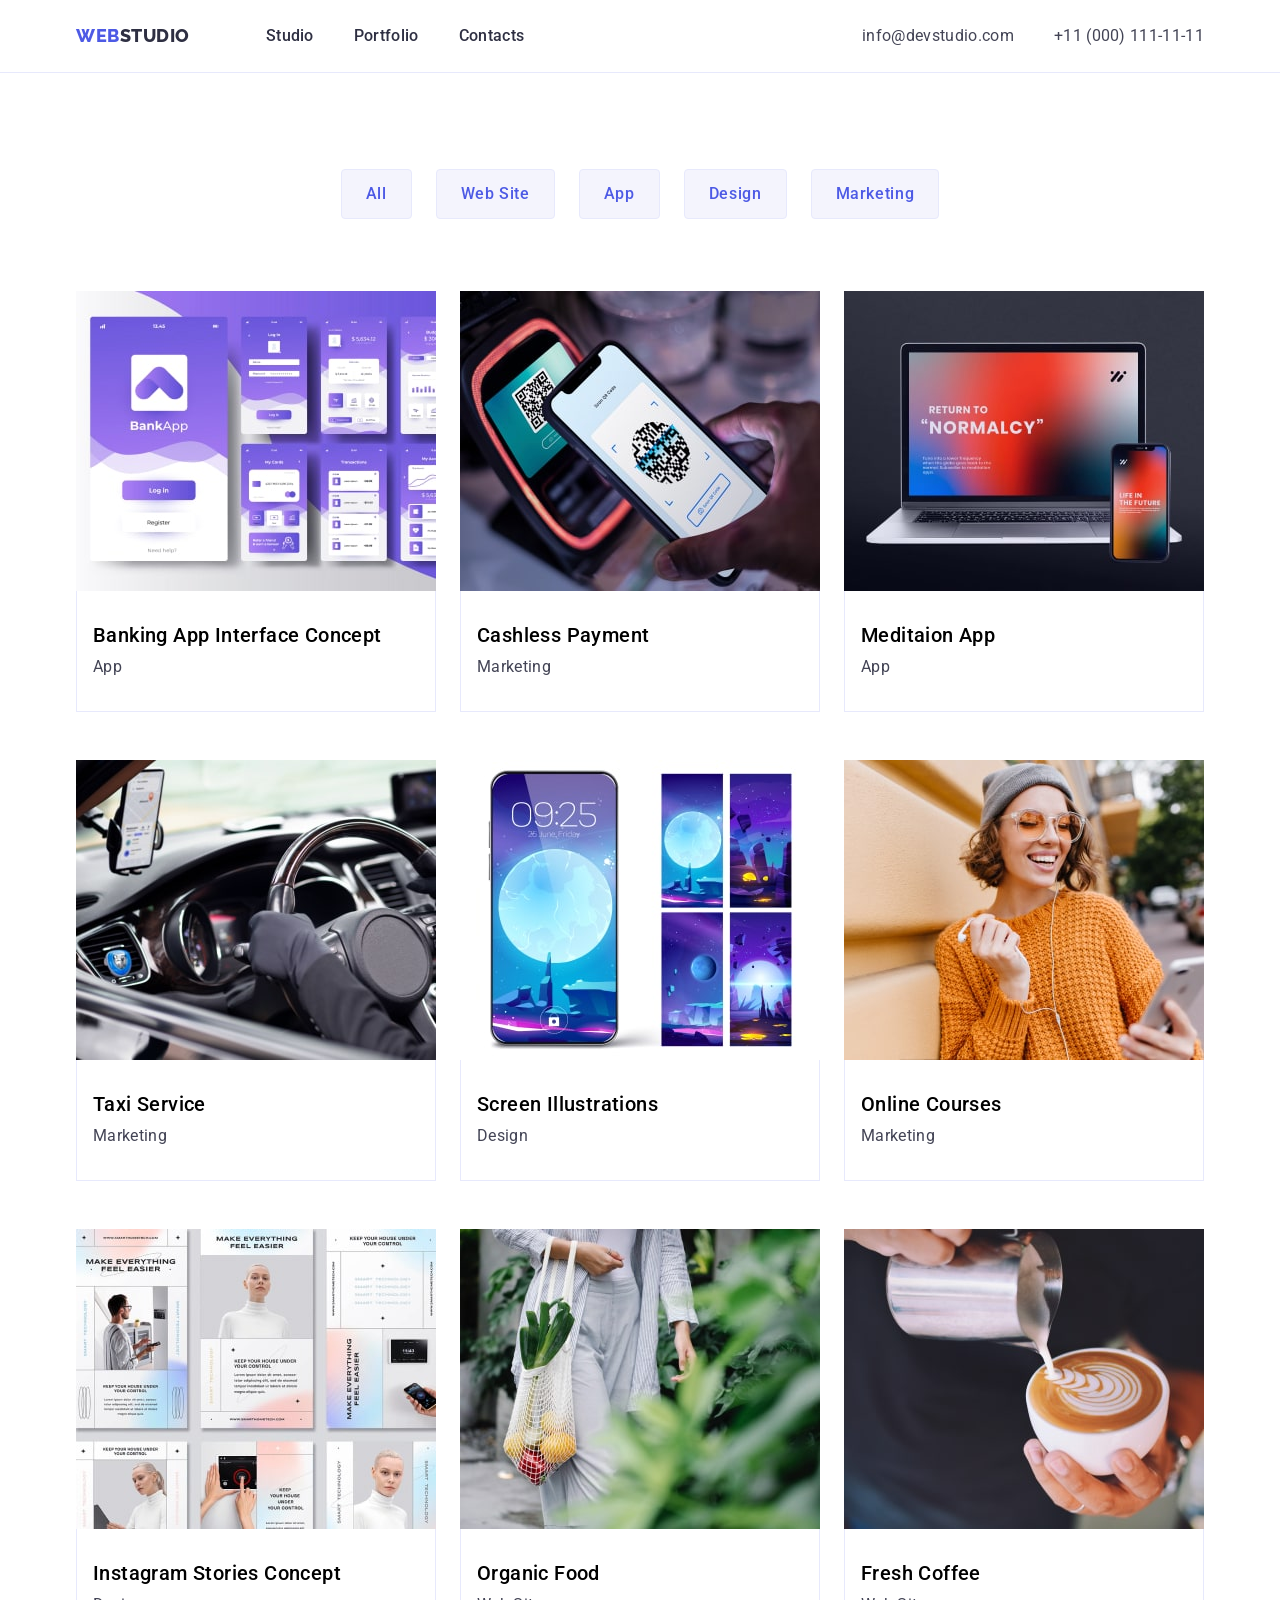
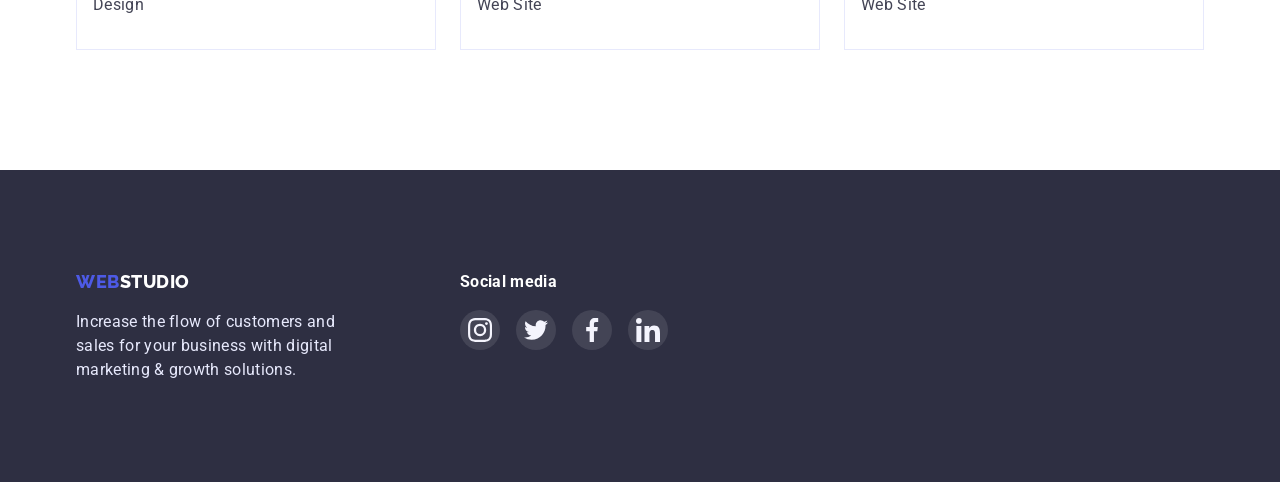
==== portfolio.html @ 5092018b "Initial commit" ====
<!DOCTYPE html>
<html lang="en">

<head>
    <meta charset="UTF-8">
    <meta http-equiv="X-UA-Compatible" content="IE=edge">

    <meta name="viewport" content="width=device-width, initial-scale=1.0">
    <link rel="preconnect" href="https://fonts.googleapis.com">
    <link rel="preconnect" href="https://fonts.gstatic.com" crossorigin>
    <link
        href="https://fonts.googleapis.com/css2?family=Raleway:wght@800&family=Roboto:wght@400;500;700;900&display=swap"
        rel="stylesheet">

    <link rel="stylesheet" href="https://cdnjs.cloudflare.com/ajax/libs/modern-normalize/1.1.0/modern-normalize.min.css"
        integrity="sha512-wpPYUAdjBVSE4KJnH1VR1HeZfpl1ub8YT/NKx4PuQ5NmX2tKuGu6U/JRp5y+Y8XG2tV+wKQpNHVUX03MfMFn9Q=="
        crossorigin="anonymous" referrerpolicy="no-referrer" />

    <link rel="stylesheet" href="./css/style.css">

    <title>Document</title>
</head>

<body>

    <header class="header">

        <div class="container heder-container">
            <nav class="navigation-list">

                <a href="./index.html" class="logo logo-header"><span class="accent">Web</span>Studio</a>


                <ul class="header-list header-list-container">


                    <li><a href="./index.html" class="header-list-link">Studio</a></li>
                    <li><a href="./portfolio.html" class="header-list-link">Portfolio</a></li>
                    <li><a href="" class="header-list-link">Contacts</a></li>

                </ul>

            </nav>
            <address>
                <ul class="address-list address-list-container">

                    <li>
                        <a class="address-tel" href="mailto:info@devstudio.com">info@devstudio.com</a>
                    </li>
                    <li>
                        <a class="address-tel" href="tel:+110001111111">+11 (000) 111-11-11</a>
                    </li>


                </ul>

            </address>

        </div>
    </header>
    <main>
        <div class="container">
            <ul class="btn-list btn-list-container">
                <li><button type="button" class="btn-items btn-text">All</button></li>
                <li><button type="button" class="btn-items btn-text">Web Site</button></li>
                <li><button type="button" class="btn-items btn-text">App</button></li>
                <li><button type="button" class="btn-items btn-text">Design</button></li>
                <li><button type="button" class="btn-items btn-text">Marketing</button></li>
            </ul>
        </div>
        <section class="gallery">
            <div class="container">
                <ul class="gallery-list">
                    <li class="gallery-item">
                        <img src="./images/banking-app.jpg" alt="Banking app interface" width="360" height="300">
                        <div class="gallery-item-border">
                            <h2 class="gallery-title">Banking App Interface Concept</h2>
                            <p class="gallery-text">App</p>
                        </div>
                    </li>
                    <li class="gallery-item">
                        <img src="./images/payment.jpg" alt="Cashless payment" width="360" height="300">
                        <div class="gallery-item-border">
                            <h2 class="gallery-title">Cashless Payment</h2>
                            <p class="gallery-text">Marketing</p>
                        </div>
                    </li>
                    <li class="gallery-item">
                        <img src="./images/meditation.jpg" alt="Meditation app" width="360" height="300">
                        <div class="gallery-item-border">
                            <h2 class="gallery-title">Meditaion App</h2>
                            <p class="gallery-text">App</p>
                        </div>
                    </li>
                    <li class="gallery-item">
                        <img src="./images/taxi.jpg" alt="Taxi" width="360" height="300">
                        <div class="gallery-item-border">
                            <h2 class="gallery-title">Taxi Service</h2>
                            <p class="gallery-text">Marketing</p>
                        </div>
                    </li>
                    <li class="gallery-item">
                        <img src="./images/screen.jpg" alt="Illumination on the screen" width="360" height="300">
                        <div class="gallery-item-border">
                            <h2 class="gallery-title">Screen Illustrations</h2>
                            <p class="gallery-text">Design</p>
                        </div>
                    </li>
                    <li class="gallery-item">
                        <img src="./images/online-courses.jpg" alt="Woman with phone and headphones" width="360"
                            height="300">
                        <div class="gallery-item-border">
                            <h2 class="gallery-title">Online Courses</h2>
                            <p class="gallery-text">Marketing</p>
                        </div>
                    </li>
                    <li class="gallery-item">
                        <img src="./images/instagram-stories.jpg" alt="Instagram stories concept" width="360"
                            height="300">
                        <div class="gallery-item-border">
                            <h2 class="gallery-title">Instagram Stories Concept</h2>
                            <p class="gallery-text">Design</p>
                        </div>
                    </li>
                    <li class="gallery-item">
                        <img src="./images/organic-food.jpg" alt="Fruit in bag" width="360" height="300">
                        <div class="gallery-item-border">
                            <h2 class="gallery-title">Organic Food</h2>
                            <p class="gallery-text">Web Site</p>
                        </div>
                    </li>
                    <li class="gallery-item">
                        <img src="./images/fresh-coffee.jpg" alt="Coffee in cup" width="360" height="300">
                        <div class="gallery-item-border">
                            <h2 class="gallery-title">Fresh Coffee</h2>
                            <p class="gallery-text">Web Site</p>

                        </div>
                    </li>
                </ul>
            </div>

        </section>

    </main>
    <footer class="footer bg-color-footer">

        <div class="container flex-container">
            <div class="container-logo footer-logo-container">
                <a href="./index.html" class="logo logo-footer"><span class="accent">Web</span>Studio</a>
                <p class="footer-text">Increase the flow of customers and sales for your business with digital marketing
                    &#38;
                    growth solutions.
                </p>
            </div>

            <div class=" soc-media-container container-logo">
                <h3 class="soc-media">Social media</h3>
                <ul class="soc-list-footer">
                    <li class="soc-item">
                        <a href="" class="soc-link footer-soc-link">
                            <svg class="soc-icon footer-soc-icon" width="24" height="24">
                                <use href="./images/icons.svg#icon-instagram"></use>
                            </svg>
                        </a>
                    </li>
                    <li class="soc-item">
                        <a href="" class="soc-link footer-soc-link">
                            <svg class="soc-icon footer-soc-icon" width="24" height="24">
                                <use href="./images/icons.svg#icon-twitter"></use>
                            </svg>
                        </a>
                    </li>
                    <li class="soc-item">
                        <a href="" class="soc-link footer-soc-link">
                            <svg class="soc-icon footer-soc-icon" width="24" height="24">
                                <use href="./images/icons.svg#icon-facebook"></use>
                            </svg>
                        </a>
                    </li>
                    <li class="soc-item">
                        <a href="" class="soc-link footer-soc-link ">
                            <svg class="soc-icon footer-soc-icon" width="24" height="24">
                                <use href="./images/icons.svg#icon-linkedin"></use>
                            </svg>
                        </a>
                    </li>
                </ul>

            </div>

        </div>

    </footer>


</body>

</html>
---- css/style.css ----
:root {
    --main-page-color: #2E2F42;
    --text-color: #434455;
    --remove-marker-list: none;
    --l-gradient: linear-gradient(rgba(46, 47, 66, 0.7),
            rgba(46, 47, 66, 0.7));
}

* {
    box-sizing: border-box;
}

/*-------------Style reset------------ */
p,
h1,
h2,
h3,
h4,
h5,
h6 {
    margin: 0;
}

ul {
    margin: 0;
    padding: 0;
}

button {
    cursor: pointer;
}

address {
    font-style: normal;
}

body {
    font-family: 'Roboto', sans-serif;
}

/*---------------Logo---------------*/
.accent {
    color: #4D5AE5;
}

.logo {
    font-family: 'Raleway', sans-serif;
    font-weight: 800;
    font-size: 18px;
    line-height: 1.33;
    letter-spacing: 0.03em;
    text-transform: uppercase;
    text-decoration: none;
    color: var(--main-page-color);
}

.logo-header {
    margin-right: 76px;
}

/*----------------Navigation----------------*/
.header-list {
    font-size: 16px;
    line-height: 1.5;
    letter-spacing: 0.02em;
    font-weight: 500;
    list-style-type: var(--remove-marker-list)
}

.header-list-link {
    text-decoration: none;
    color: var(--main-page-color);
}

.header-list-link:hover,
.header-list-link:focus {
    color: #404BBF;
}

/* ---------------Address---------------*/
.address-tel {
    list-style: none;
    font-style: normal;
    font-weight: 400;
    font-size: 16px;
    line-height: 1.5;
    letter-spacing: 0.02em;
    color: var(--text-color);
    text-decoration: none;
}

.address-list {
    list-style-type: var(--remove-marker-list)
}

.header {
    border-bottom: 1px solid #E7E9FC;
}

.container {
    margin: 0 auto;
    width: 1158px;
    padding-right: 15px;
    padding-left: 15px;
}

.heder-container {
    display: flex;
    align-items: center;
    padding-top: 24px;
    padding-bottom: 24px;
}

.navigation-list {
    display: flex;
    align-items: center;
    margin-right: auto;
}

.header-list-container {
    display: flex;
    gap: 40px;
}

.address-list-container {
    display: flex;
    gap: 40px;
}

/*----------------Hero---------------*/
.section-hero {
    background-color: var(--main-page-color);
    padding-bottom: 188px;
    background-image: var(--l-gradient), url(../images/people-office.jpg);
    max-width: 1440px;
    margin-left: auto;
    margin-right: auto;
    border: 1px solid #000000;
    filter: drop-shadow(0px 4px 4px rgba(0, 0, 0, 0.25));
}


.hero-title {
    font-size: 56px;
    line-height: 1.07;
    letter-spacing: 0.02em;
    color: #FFFFFF;
    text-align: center;
    margin: 0 auto;
    padding-top: 188px;
    margin-bottom: 48px;
    width: 496px;
}

.hero-button {
    display: flex;
    background-color: #4D5AE5;
    box-shadow: 0px 4px 4px rgba(0, 0, 0, 0.15);
    border-radius: 4px;
    border: 0;
    min-width: 169px;
    height: 56px;
    margin-left: auto;
    margin-right: auto;
}

.address-tel:hover,
.address-tel:focus {
    color: #404BBF;
}

.hero-button:hover,
.hero-button:focus {
    background-color: #404BBF;
    cursor: pointer;
}

.hero-text {
    display: flex;
    font-family: 'Roboto', sans-serif;
    font-weight: 500;
    font-size: 16px;
    line-height: 1.5;
    letter-spacing: 0.04em;
    color: #FFFFFF;
    justify-content: center;
    align-items: center;
}

/* -------------Decorations------------ */
.decoration-item {
    background: #F4F4FD;
    border-radius: 4px;
    padding: 24px 100px;

}

/*---------------Features--------------- */
.features {
    margin-bottom: 120px;
    margin-top: 120px;
}



.features-list {
    display: flex;
    justify-content: space-around;
    gap: 24px;
}

.features-subtitle {
    font-weight: 500;
    margin-bottom: 8px;
    margin-top: 8px;
}

.features-text {
    font-size: 16px;
    line-height: 1.5;
    letter-spacing: 0.02em;
    color: var(--text-color);
    width: 264px;
}

/*---------------Our works---------------*/
.doing-list,
.team-list,
.features-list {
    list-style-type: var(--remove-marker-list)
}

.doing-title-container {
    display: flex;
    justify-content: center;
    margin-bottom: 72px;
}

.doing-list-container {
    display: flex;
    justify-content: space-between;
    margin-bottom: 120px;
}

.doing-title,
.team-title {
    font-size: 36px;
    line-height: 1.11;
    letter-spacing: 0.02em;
}

/*---------------Team--------------- */
.bg-color-team {
    background-color: #F4F4FD;
}

.team-title-container {
    display: flex;
    justify-content: center;
    padding-top: 120px;
    margin-bottom: 72px;
}

.team-list-container {
    display: flex;
    flex-wrap: wrap;
    column-gap: 24px;
    row-gap: 48px;
    padding-bottom: 120px;
}

.team-bg-color {
    background-color: #fff;
    box-shadow: 0px 1px 6px rgba(46, 47, 66, 0.08), 0px 1px 1px rgba(46, 47, 66, 0.16), 0px 2px 1px rgba(46, 47, 66, 0.08);
    border-radius: 0px 0px 4px 4px;
}

.team-list-wrap {
    width: 264px;
    padding: 32px 16px;
}

.team-name {
    font-weight: 500;
    font-size: 20px;
    line-height: 1.2;
    letter-spacing: 0.02em;
    margin-bottom: 8px;
    text-align: center;
}

.team-name-descr {
    font-size: 16px;
    line-height: 1.5;
    letter-spacing: 0.02em;
    color: var(--text-color);
    text-align: center;
    margin-bottom: 8px;
}

.soc-list {
    display: flex;
    justify-content: center;
    gap: 24px;
    list-style: var(--remove-marker-list);
}

.soc-item {
    width: 40px;
    height: 40px;
}

.soc-link {

    height: 100%;
    display: flex;
    justify-content: center;
    align-items: center;
    border-radius: 50%;
    background-color: #4D5AE5;

}

.soc-link:hover {
    background-color: #404BBF;
}

.soc-icon {
    fill: #F4F4FD;

}

/*---------------Customers---------------  */

.title-customers {
    display: flex;
    justify-content: center;
    font-size: 36px;
    line-height: 1.11;
    letter-spacing: 0.02em;
    margin-top: 130px;
    margin-bottom: 72px;
}

.company-list {
    display: flex;
    gap: 24px;
    justify-content: center;
    list-style-type: var(--remove-marker-list);
    margin-bottom: 120px;
}

.company-items {
    width: calc((100%-120px)/6);
    height: 88px;
}

.company-link {
    display: flex;
    align-items: center;
    justify-content: center;

    padding: 16px 32px;
    border: 1px solid #8e8f99;
    border-radius: 5px;
}

.company-link:is(:hover, :focus) {
    border-color: #404BBF;
}

.company-link:is(:hover, :focus) .company-icon {
    fill: #404BBF;
}

.company-icon {
    fill: #8E8F99;
}

/*---------------Footer--------------- */

.bg-color-footer {
    background-color: var(--main-page-color)
}

.logo-footer {
    color: #FFFFFF;

}

.footer-text {
    font-size: 16px;
    line-height: 1.5;
    letter-spacing: 0.02em;
    color: #E7E9FC;
    width: 295px;
    margin-top: 16px;
}

.soc-media {
    font-size: 16px;
    line-height: 1.5;
    letter-spacing: 0.02em;
    color: #FFFFFF;
    margin-bottom: 16px;


}

.footer-logo-container {
    padding-top: 100px;
    padding-bottom: 100px;
}

.soc-media-container {
    padding-top: 100px;
    padding-bottom: 130px;
}

.soc-list-footer {
    list-style-type: var(--remove-marker-list);
    display: flex;
    align-items: center;
    gap: 16px;

}


.flex-container {
    display: flex;
}

.container-logo {
    flex: 1;
    max-width: 264px;

}

.container-logo:first-child {
    margin-right: 120px;
}

.footer-soc-link {
    background-color: rgba(255, 255, 255, 0.1);
}

.footer-soc-link:is(:hover, :focus) {
    background-color: #31D0AA;
}

/*---------------Portfolio Page--------------- */
/*---------------Button---------------*/
.btn-list,
.gallery-list {
    list-style-type: var(--remove-marker-list)
}

.btn-list-container {
    display: flex;
    justify-content: center;
    gap: 24px;
    margin-top: 96px;
    margin-bottom: 72px;
}

.btn-items:hover,
.btn-items:focus {
    background-color: #404BBF;
    cursor: pointer;
}

.btn-text:hover,
.btn-text:focus {
    color: #FFFFFF;
    box-shadow: 0px 3px 1px rgba(0, 0, 0, 0.1),
        0px 2px 1px rgba(0, 0, 0, 0.08),
        0px 2px 2px rgba(0, 0, 0, 0.12);
    border-color: #404BBF;
}

.btn-items {
    background-color: #F4F4FD;
    border: 1px solid #E7E9FC;
    border-radius: 4px;
    padding: 12px 24px;
}

.btn-text {
    color: #4D5AE5;
    font-family: 'Roboto', sans-serif;
    font-weight: 500;
    font-size: 16px;
    line-height: 1.5;
    letter-spacing: 0.04em;
}

/*---------------Gallery--------------- */
.gallery-list {
    display: flex;
    flex-wrap: wrap;
    row-gap: 48px;
    column-gap: 24px;
    padding-bottom: 120px;
}

.gallery-title {
    font-weight: 500;
    font-size: 20px;
    line-height: 1.2;
    letter-spacing: 0.02em;
    margin-bottom: 8px;
}

.gallery-text {
    font-size: 16px;
    line-height: 1.5;
    letter-spacing: 0.02em;
    color: var(--text-color);
}

.gallery-item-border {
    border-left: 1px solid #E7E9FC;
    border-right: 1px solid #E7E9FC;
    border-bottom: 1px solid #E7E9FC;
    padding-top: 32px;
    padding-bottom: 32px;
    padding-left: 16px;
    padding-right: 16px;
}

img {
    display: block;
}

.gallery-item:is(:hover, :focus) {
    cursor: pointer;
    box-shadow: 0px 1px 6px rgba(46, 47, 66, 0.08),
        0px 1px 1px rgba(46, 47, 66, 0.16),
        0px 2px 1px rgba(46, 47, 66, 0.08);
}
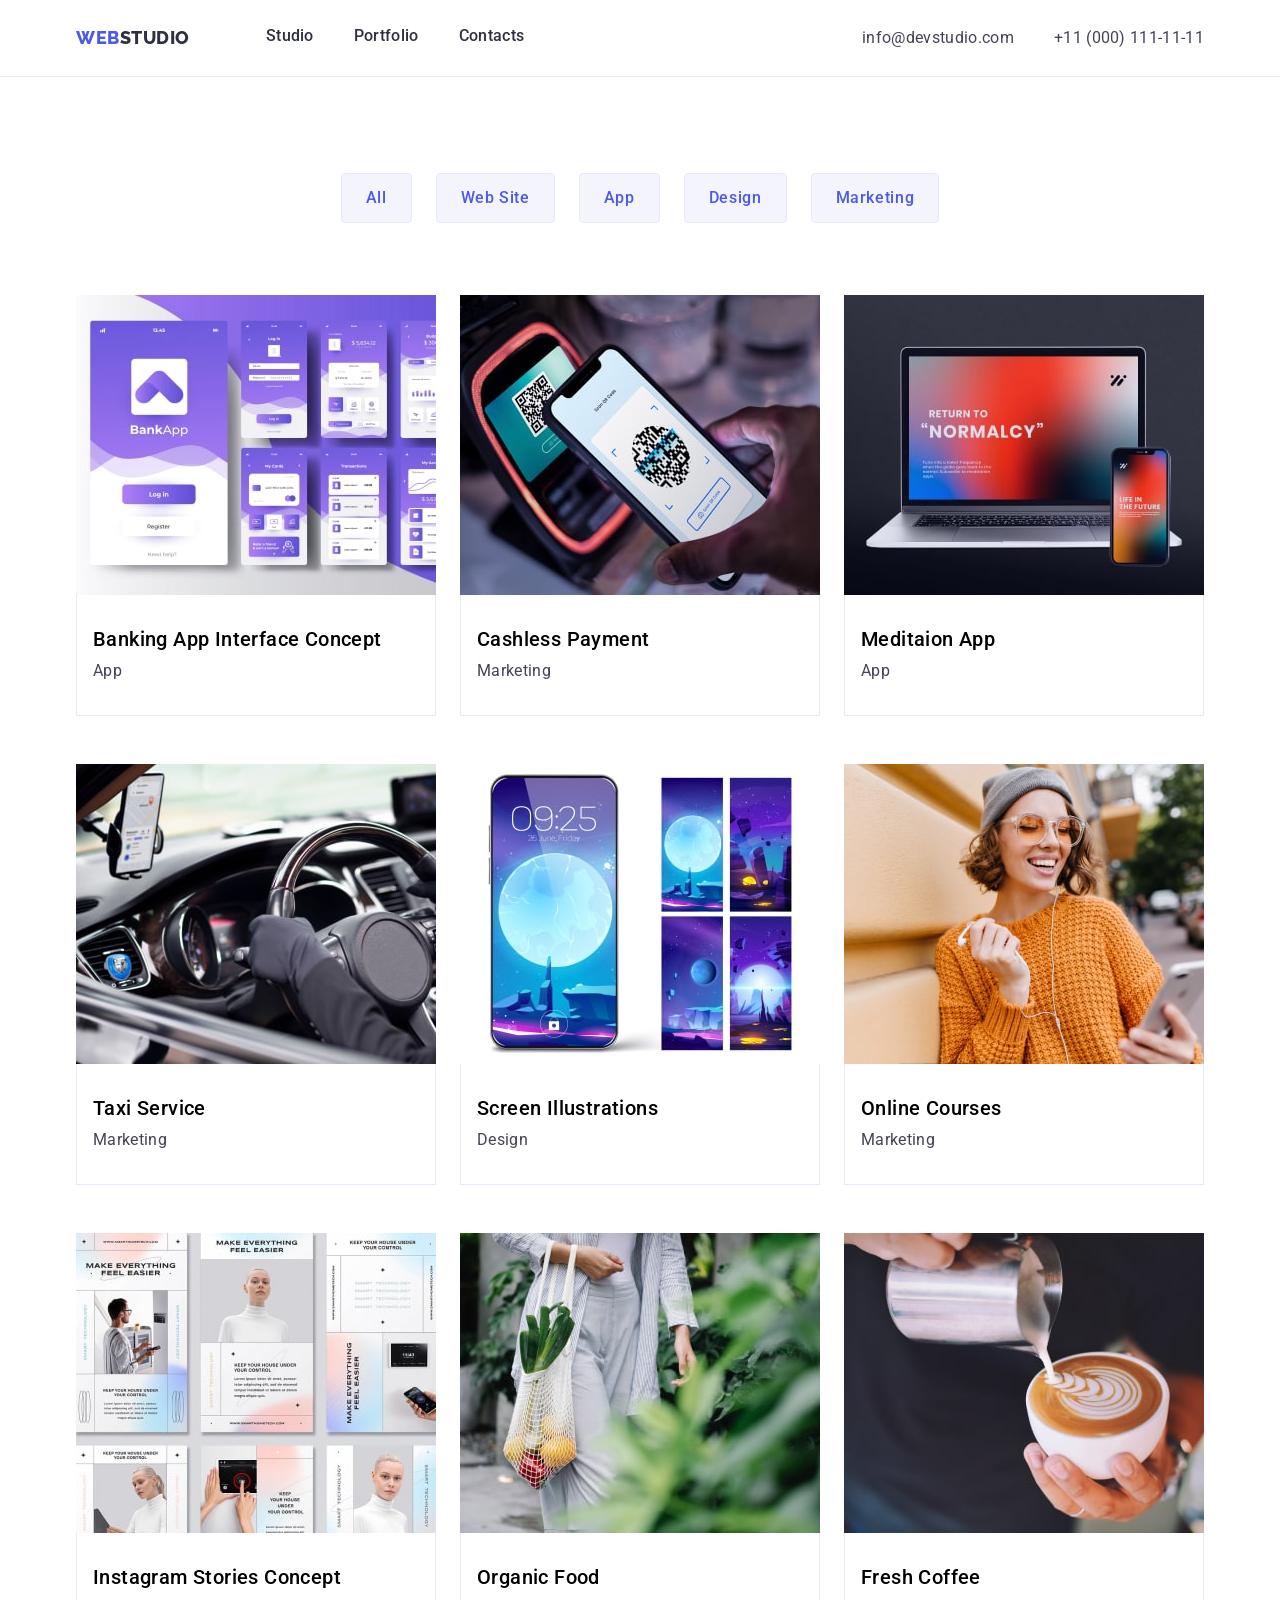
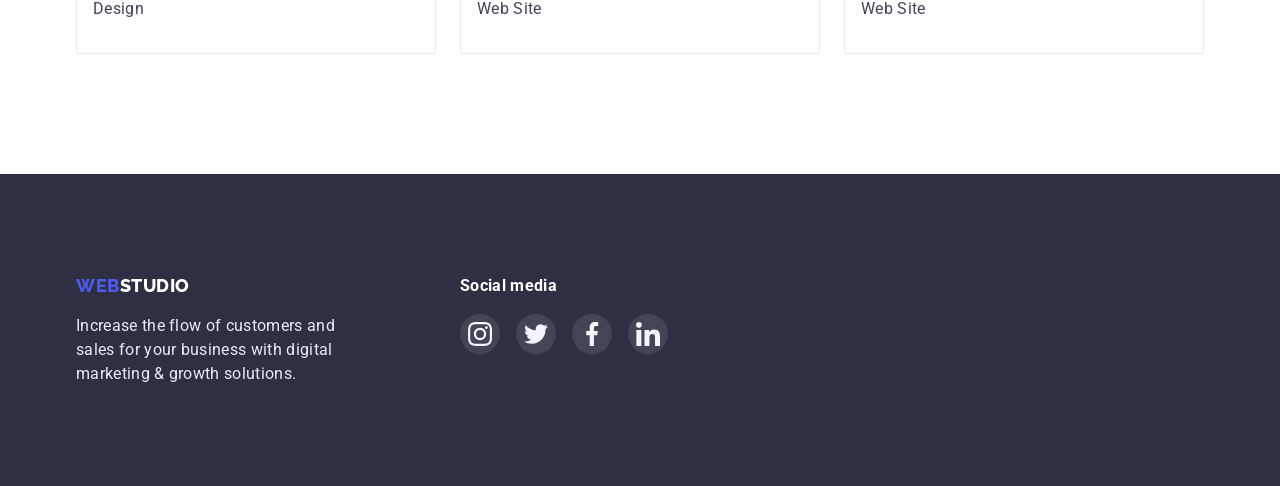
==== commit 512ec62d: "hw-05-continue" ====
--- a/portfolio.html
+++ b/portfolio.html
@@ -34,9 +34,9 @@
                 <ul class="header-list header-list-container">
 
 
-                    <li><a href="./index.html" class="header-list-link">Studio</a></li>
-                    <li><a href="./portfolio.html" class="header-list-link">Portfolio</a></li>
-                    <li><a href="" class="header-list-link">Contacts</a></li>
+                    <li class="header-list-item"><a href="./index.html" class="header-list-link">Studio</a></li>
+                    <li class="header-list-item"><a href="./portfolio.html" class="header-list-link">Portfolio</a></li>
+                    <li class="header-list-item"><a href="" class="header-list-link">Contacts</a></li>
 
                 </ul>
 
@@ -72,65 +72,156 @@
             <div class="container">
                 <ul class="gallery-list">
                     <li class="gallery-item">
-                        <img src="./images/banking-app.jpg" alt="Banking app interface" width="360" height="300">
+                        <div class="gallery-cover-wrap">
+                            <a>
+                                <img src="./images/banking-app.jpg" alt="Banking app interface" width="360"
+                                    height="300">
+                                <p class="gallery-cover-text">14 Stylish and User-Friendly App Design Concepts
+                                    · Task Manager App · Calorie Tracker App
+                                    · Exotic Fruit Ecommerce App ·
+                                    Cloud Storage App</p>
+                            </a>
+                        </div>
+
                         <div class="gallery-item-border">
                             <h2 class="gallery-title">Banking App Interface Concept</h2>
                             <p class="gallery-text">App</p>
                         </div>
                     </li>
                     <li class="gallery-item">
-                        <img src="./images/payment.jpg" alt="Cashless payment" width="360" height="300">
-                        <div class="gallery-item-border">
+                        <div class="gallery-cover-wrap">
+                            <a>
+                                <img src="./images/payment.jpg" alt="Cashless payment" width="360" height="300">
+                                <p class="gallery-cover-text">14 Stylish and User-Friendly App Design Concepts
+                                    · Task Manager App · Calorie Tracker App
+                                    · Exotic Fruit Ecommerce App ·
+                                    Cloud Storage App</p>
+                            </a>
+                        </div>
+
+                        <div class="gallery-item-border">
+
                             <h2 class="gallery-title">Cashless Payment</h2>
                             <p class="gallery-text">Marketing</p>
                         </div>
                     </li>
                     <li class="gallery-item">
-                        <img src="./images/meditation.jpg" alt="Meditation app" width="360" height="300">
+                        <div class="gallery-cover-wrap">
+                            <a>
+                                <img src="./images/meditation.jpg" alt="Meditation app" width="360" height="300">
+                                <p class="gallery-cover-text">14 Stylish and User-Friendly App Design Concepts
+                                    · Task Manager App · Calorie Tracker App
+                                    · Exotic Fruit Ecommerce App ·
+                                    Cloud Storage App</p>
+                            </a>
+                        </div>
+
                         <div class="gallery-item-border">
                             <h2 class="gallery-title">Meditaion App</h2>
                             <p class="gallery-text">App</p>
                         </div>
                     </li>
                     <li class="gallery-item">
-                        <img src="./images/taxi.jpg" alt="Taxi" width="360" height="300">
+                        <div class="gallery-cover-wrap">
+                            <a>
+                                <img src="./images/taxi.jpg" alt="Taxi" width="360" height="300">
+                                <p class="gallery-cover-text">14 Stylish and User-Friendly App Design Concepts
+                                    · Task Manager App · Calorie Tracker App
+                                    · Exotic Fruit Ecommerce App ·
+                                    Cloud Storage App</p>
+                            </a>
+                        </div>
+
                         <div class="gallery-item-border">
                             <h2 class="gallery-title">Taxi Service</h2>
                             <p class="gallery-text">Marketing</p>
                         </div>
                     </li>
                     <li class="gallery-item">
-                        <img src="./images/screen.jpg" alt="Illumination on the screen" width="360" height="300">
+                        <div class="gallery-cover-wrap">
+                            <a>
+                                <img src="./images/screen.jpg" alt="Illumination on the screen" width="360"
+                                    height="300">
+                                <p class="gallery-cover-text">14 Stylish and User-Friendly App Design Concepts
+                                    · Task Manager App · Calorie Tracker App
+                                    · Exotic Fruit Ecommerce App ·
+                                    Cloud Storage App</p>
+                            </a>
+                        </div>
+
                         <div class="gallery-item-border">
                             <h2 class="gallery-title">Screen Illustrations</h2>
                             <p class="gallery-text">Design</p>
                         </div>
                     </li>
                     <li class="gallery-item">
-                        <img src="./images/online-courses.jpg" alt="Woman with phone and headphones" width="360"
-                            height="300">
+                        <div class="gallery-cover-wrap">
+                            <a>
+                                <img src="./images/online-courses.jpg" alt="Woman with phone and headphones" width="360"
+                                    height="300">
+                                <p class="gallery-cover-text">14 Stylish and User-Friendly App Design Concepts
+                                    · Task Manager App · Calorie Tracker App
+                                    · Exotic Fruit Ecommerce App ·
+                                    Cloud Storage App</p>
+
+                            </a>
+                        </div>
+
                         <div class="gallery-item-border">
                             <h2 class="gallery-title">Online Courses</h2>
                             <p class="gallery-text">Marketing</p>
                         </div>
                     </li>
                     <li class="gallery-item">
-                        <img src="./images/instagram-stories.jpg" alt="Instagram stories concept" width="360"
-                            height="300">
+                        <div class="gallery-cover-wrap">
+                            <a>
+                                <img src="./images/instagram-stories.jpg" alt="Instagram stories concept" width="360"
+                                    height="300">
+                                <p class="gallery-cover-text">
+                                    14 Stylish and User-Friendly App Design Concepts
+                                    · Task Manager App · Calorie Tracker App
+                                    · Exotic Fruit Ecommerce App ·
+                                    Cloud Storage App</p>
+
+
+                            </a>
+                        </div>
+
+
                         <div class="gallery-item-border">
                             <h2 class="gallery-title">Instagram Stories Concept</h2>
                             <p class="gallery-text">Design</p>
                         </div>
                     </li>
                     <li class="gallery-item">
-                        <img src="./images/organic-food.jpg" alt="Fruit in bag" width="360" height="300">
+                        <div class="gallery-cover-wrap">
+                            <a>
+                                <img src="./images/organic-food.jpg" alt="Fruit in bag" width="360" height="300">
+                                <p class="gallery-cover-text">
+                                    14 Stylish and User-Friendly App Design Concepts
+                                    · Task Manager App · Calorie Tracker App
+                                    · Exotic Fruit Ecommerce App ·
+                                    Cloud Storage App</p>
+                            </a>
+                        </div>
+
                         <div class="gallery-item-border">
                             <h2 class="gallery-title">Organic Food</h2>
                             <p class="gallery-text">Web Site</p>
                         </div>
                     </li>
                     <li class="gallery-item">
-                        <img src="./images/fresh-coffee.jpg" alt="Coffee in cup" width="360" height="300">
+                        <div class="gallery-cover-wrap">
+                            <a>
+                                <img src="./images/fresh-coffee.jpg" alt="Coffee in cup" width="360" height="300">
+                                <p class="gallery-cover-text">
+                                    14 Stylish and User-Friendly App Design Concepts
+                                    · Task Manager App · Calorie Tracker App
+                                    · Exotic Fruit Ecommerce App ·
+                                    Cloud Storage App</p>
+                            </a>
+                        </div>
+
                         <div class="gallery-item-border">
                             <h2 class="gallery-title">Fresh Coffee</h2>
                             <p class="gallery-text">Web Site</p>
--- a/css/style.css
+++ b/css/style.css
@@ -70,11 +70,36 @@
 .header-list-link {
     text-decoration: none;
     color: var(--main-page-color);
+    transition-property: color, transform;
+    transition-duration: 250ms;
+    transition-timing-function: cubic-bezier(0.4, 0, 0.2, 1);
+
 }
 
 .header-list-link:hover,
 .header-list-link:focus {
     color: #404BBF;
+
+}
+
+.header-list-item::after {
+    content: " ";
+    display: block;
+    margin-left: auto;
+    margin-right: auto;
+    width: auto;
+    height: 4px;
+    border-radius: 2px;
+    background-color: #404BBF;
+    transition-duration: 250ms;
+    transition-timing-function: cubic-bezier(0.4, 0, 0.2, 1);
+    /* transition: transform 250ms cubic-bezier(0.4, 0, 0.2, 1); */
+    opacity: 0;
+}
+
+.header-list-item:hover::after {
+    transform: translateY(24px);
+    opacity: 1;
 }
 
 /* ---------------Address---------------*/
@@ -87,6 +112,14 @@
     letter-spacing: 0.02em;
     color: var(--text-color);
     text-decoration: none;
+    transition-property: color, transform;
+    transition-duration: 250ms;
+    transition-timing-function: cubic-bezier(0.4, 0, 0.2, 1);
+}
+
+.address-tel:hover,
+.address-tel:focus {
+    color: #404BBF;
 }
 
 .address-list {
@@ -153,7 +186,7 @@
 }
 
 .hero-button {
-    display: flex;
+
     background-color: #4D5AE5;
     box-shadow: 0px 4px 4px rgba(0, 0, 0, 0.15);
     border-radius: 4px;
@@ -162,11 +195,9 @@
     height: 56px;
     margin-left: auto;
     margin-right: auto;
-}
-
-.address-tel:hover,
-.address-tel:focus {
-    color: #404BBF;
+    transition-property: background-color, transform;
+    transition-duration: 250ms;
+    transition-timing-function: cubic-bezier(0.4, 0, 0.2, 1);
 }
 
 .hero-button:hover,
@@ -318,11 +349,15 @@
     align-items: center;
     border-radius: 50%;
     background-color: #4D5AE5;
-
-}
-
-.soc-link:hover {
+    transition-property: background-color, transform;
+    transition-duration: 250ms;
+    transition-timing-function: cubic-bezier(0.4, 0, 0.2, 1);
+}
+
+.soc-link:hover,
+.soc-link:focus {
     background-color: #404BBF;
+
 }
 
 .soc-icon {
@@ -353,16 +388,26 @@
 .company-items {
     width: calc((100%-120px)/6);
     height: 88px;
+
+
 }
 
 .company-link {
     display: flex;
     align-items: center;
     justify-content: center;
-
     padding: 16px 32px;
     border: 1px solid #8e8f99;
     border-radius: 5px;
+    transition-property: border-color, transform;
+    transition-duration: 250ms;
+    transition-timing-function: cubic-bezier(0.4, 0, 0.2, 1);
+}
+
+.company-icon {
+    fill: #8E8F99;
+
+
 }
 
 .company-link:is(:hover, :focus) {
@@ -371,16 +416,16 @@
 
 .company-link:is(:hover, :focus) .company-icon {
     fill: #404BBF;
-}
-
-.company-icon {
-    fill: #8E8F99;
-}
+
+}
+
+
+
 
 /*---------------Footer--------------- */
 
 .bg-color-footer {
-    background-color: var(--main-page-color)
+    background-color: var(--main-page-color);
 }
 
 .logo-footer {
@@ -442,6 +487,9 @@
 
 .footer-soc-link {
     background-color: rgba(255, 255, 255, 0.1);
+    transition-property: background-color, transform;
+    transition-duration: 250ms;
+    transition-timing-function: cubic-bezier(0.4, 0, 0.2, 1);
 }
 
 .footer-soc-link:is(:hover, :focus) {
@@ -461,6 +509,7 @@
     gap: 24px;
     margin-top: 96px;
     margin-bottom: 72px;
+
 }
 
 .btn-items:hover,
@@ -483,6 +532,9 @@
     border: 1px solid #E7E9FC;
     border-radius: 4px;
     padding: 12px 24px;
+    transition-property: color, transform;
+    transition-duration: 250ms;
+    transition-timing-function: cubic-bezier(0.4, 0, 0.2, 1);
 }
 
 .btn-text {
@@ -492,6 +544,10 @@
     font-size: 16px;
     line-height: 1.5;
     letter-spacing: 0.04em;
+    transition-property: color, transform;
+    transition-duration: 250ms;
+    transition-timing-function: cubic-bezier(0.4, 0, 0.2, 1);
+
 }
 
 /*---------------Gallery--------------- */
@@ -532,9 +588,75 @@
     display: block;
 }
 
+.gallery-item {
+    transition-property: box-shadow, transform;
+    transition-duration: 250ms;
+    transition-timing-function: cubic-bezier(0.4, 0, 0.2, 1);
+}
+
 .gallery-item:is(:hover, :focus) {
     cursor: pointer;
     box-shadow: 0px 1px 6px rgba(46, 47, 66, 0.08),
         0px 1px 1px rgba(46, 47, 66, 0.16),
         0px 2px 1px rgba(46, 47, 66, 0.08);
+}
+
+.gallery-cover-wrap {
+    position: relative;
+    overflow: hidden;
+}
+
+.gallery-item:is(:hover, :focus) .gallery-cover-text {
+    transform: translateY(0);
+}
+
+.gallery-cover-text {
+    position: absolute;
+    top: 0;
+    font-size: 18px;
+    line-height: 1.5;
+    font-weight: 600;
+    padding: 40px 32px 164px 32px;
+    height: 100%;
+    color: #FFFFFF;
+    background-color: #4D5AE5;
+    transform: translateY(100%);
+    transition: transform 250ms cubic-bezier(0.4, 0, 0.2, 1);
+
+}
+
+.backdrop {
+    position: fixed;
+    top: 0;
+    width: 100%;
+    height: 100%;
+    background-color: rgba(36, 161, 57, 0.12);
+}
+
+.modal {
+    position: absolute;
+
+    top: 50%;
+    left: 50%;
+    transform: translate(-50%, -50%);
+    width: 408px;
+    min-height: 576px;
+    background-color: #564e4e;
+    border-radius: 5px;
+    padding-top: 24px;
+    padding-right: 24px;
+}
+
+.modal-close {
+    width: 30px;
+    height: 30px;
+    border: 1px solid #999;
+    border-radius: 50%;
+    background-color: #d5c5c5;
+    display: flex;
+    align-items: center;
+    justify-content: center;
+    margin-left: auto;
+    padding: 0;
+
 }
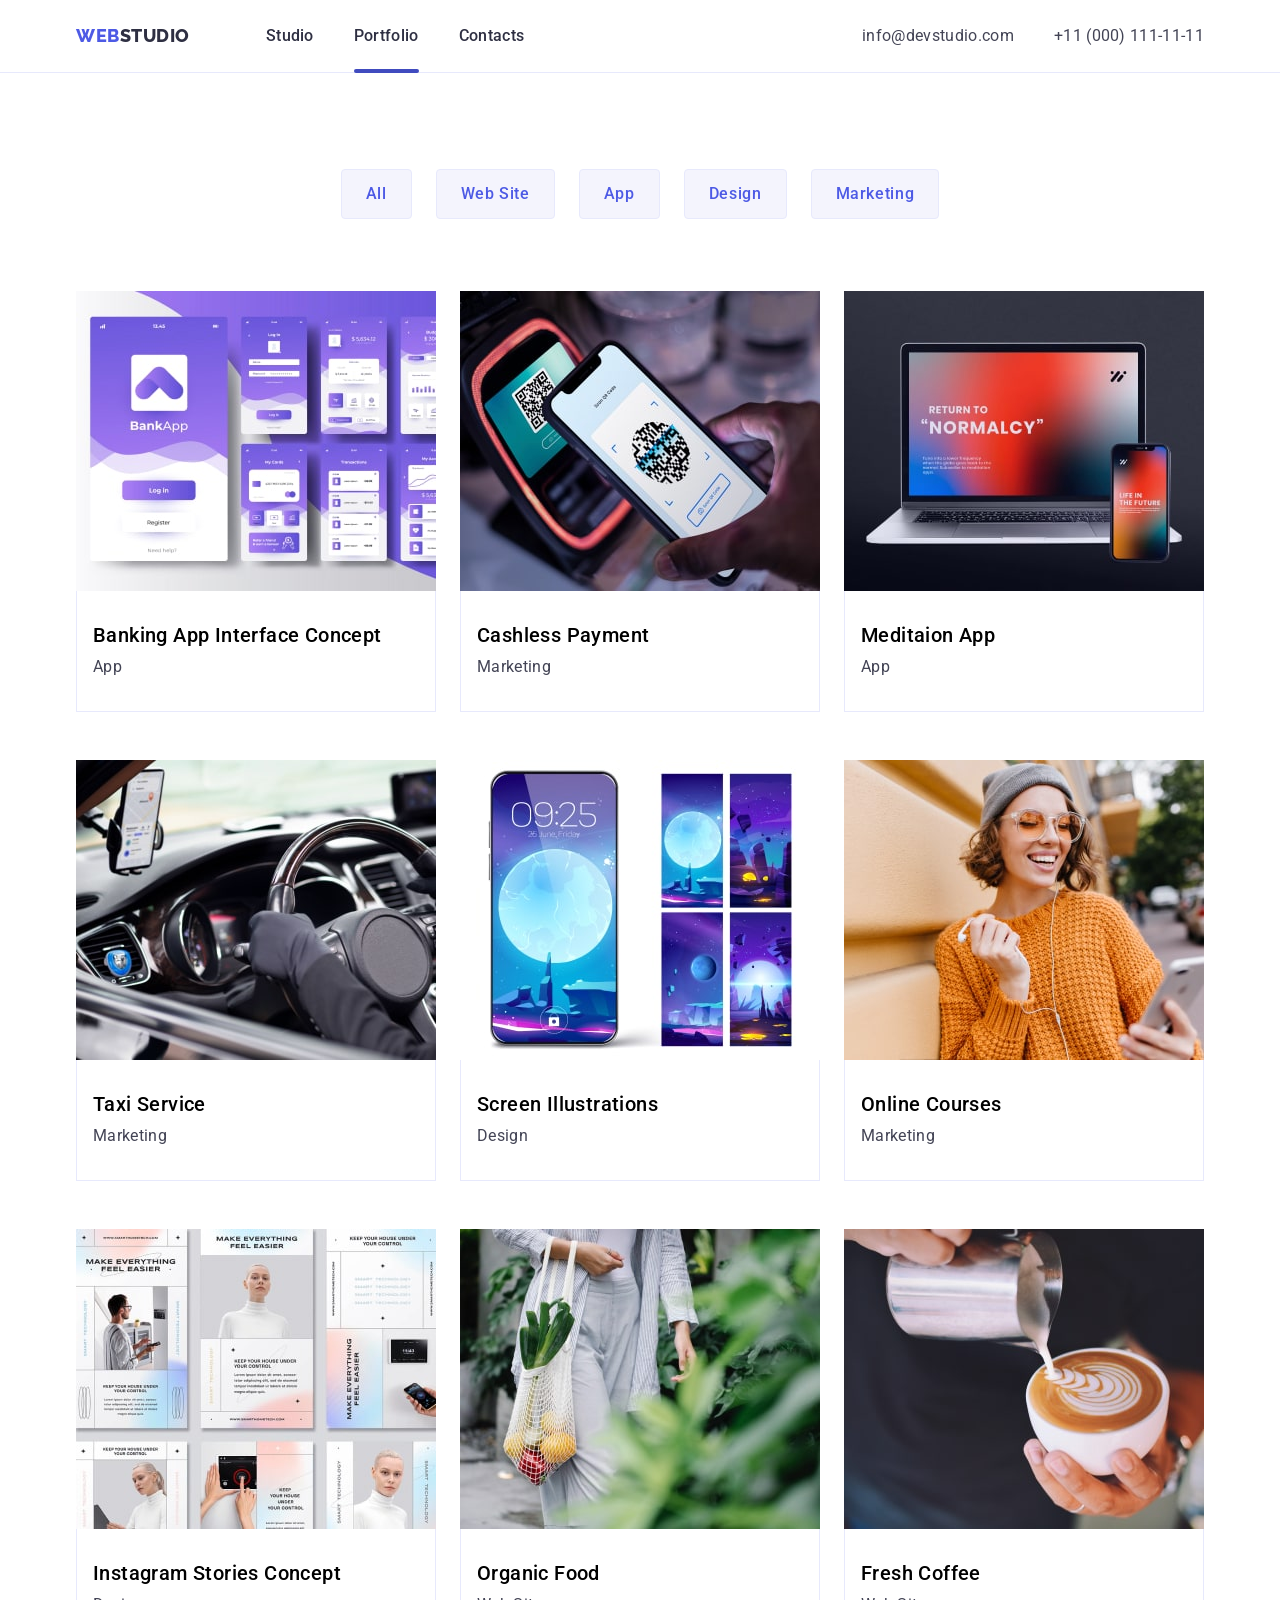
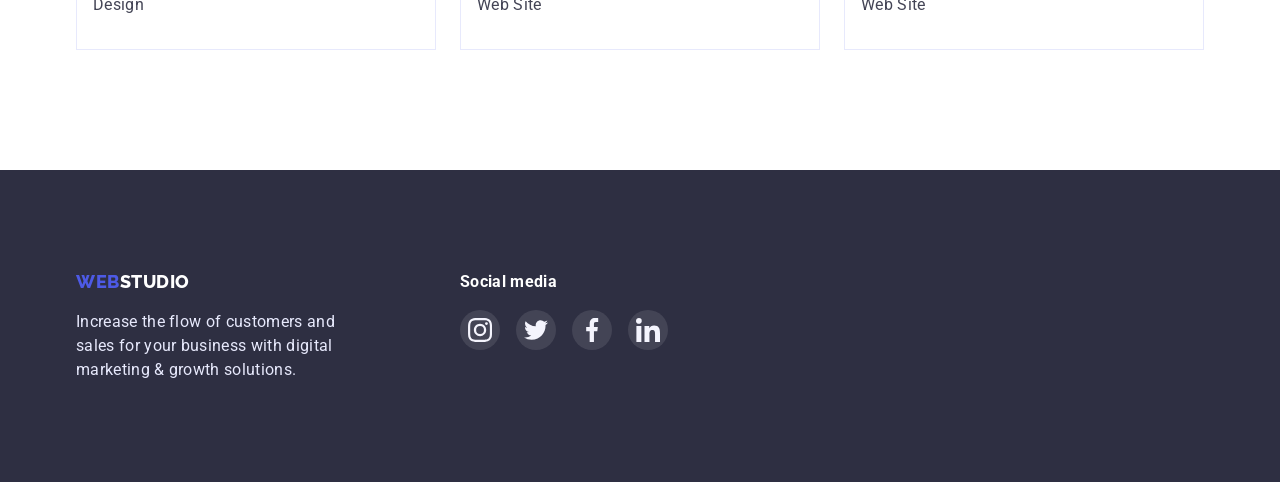
==== commit 4c44280b: "update" ====
--- a/portfolio.html
+++ b/portfolio.html
@@ -34,9 +34,9 @@
                 <ul class="header-list header-list-container">
 
 
-                    <li class="header-list-item"><a href="./index.html" class="header-list-link">Studio</a></li>
-                    <li class="header-list-item"><a href="./portfolio.html" class="header-list-link">Portfolio</a></li>
-                    <li class="header-list-item"><a href="" class="header-list-link">Contacts</a></li>
+                    <li><a href="./index.html" class="header-list-link">Studio</a></li>
+                    <li><a href="./portfolio.html" class="header-list-link current">Portfolio</a></li>
+                    <li><a href="./contacts.html" class="header-list-link">Contacts</a></li>
 
                 </ul>
 
--- a/css/style.css
+++ b/css/style.css
@@ -82,24 +82,21 @@
 
 }
 
-.header-list-item::after {
-    content: " ";
+.current {
+    position: relative;
+}
+
+.current::after {
+    position: absolute;
     display: block;
-    margin-left: auto;
-    margin-right: auto;
-    width: auto;
+    content: '';
+    width: 100%;
     height: 4px;
+    left: 0;
+    bottom: -28px;
     border-radius: 2px;
     background-color: #404BBF;
-    transition-duration: 250ms;
-    transition-timing-function: cubic-bezier(0.4, 0, 0.2, 1);
-    /* transition: transform 250ms cubic-bezier(0.4, 0, 0.2, 1); */
-    opacity: 0;
-}
-
-.header-list-item:hover::after {
-    transform: translateY(24px);
-    opacity: 1;
+    transition: 250ms cubic-bezier(0.4, 0, 0.2, 1);
 }
 
 /* ---------------Address---------------*/
@@ -169,7 +166,7 @@
     margin-left: auto;
     margin-right: auto;
     border: 1px solid #000000;
-    filter: drop-shadow(0px 4px 4px rgba(0, 0, 0, 0.25));
+    /* filter: drop-shadow(0px 4px 4px rgba(0, 0, 0, 0.25)); */
 }
 
 
@@ -302,7 +299,9 @@
 
 .team-bg-color {
     background-color: #fff;
-    box-shadow: 0px 1px 6px rgba(46, 47, 66, 0.08), 0px 1px 1px rgba(46, 47, 66, 0.16), 0px 2px 1px rgba(46, 47, 66, 0.08);
+    box-shadow: 0px 1px 6px rgba(46, 47, 66, 0.08),
+        0px 1px 1px rgba(46, 47, 66, 0.16),
+        0px 2px 1px rgba(46, 47, 66, 0.08);
     border-radius: 0px 0px 4px 4px;
 }
 
@@ -404,10 +403,10 @@
     transition-timing-function: cubic-bezier(0.4, 0, 0.2, 1);
 }
 
+
 .company-icon {
     fill: #8E8F99;
 
-
 }
 
 .company-link:is(:hover, :focus) {
@@ -416,11 +415,7 @@
 
 .company-link:is(:hover, :focus) .company-icon {
     fill: #404BBF;
-
-}
-
-
-
+}
 
 /*---------------Footer--------------- */
 
@@ -628,35 +623,53 @@
 .backdrop {
     position: fixed;
     top: 0;
+    left: 0;
     width: 100%;
     height: 100%;
-    background-color: rgba(36, 161, 57, 0.12);
+    background-color: rgba(0, 0, 0, 0.5);
+    transition: opacity 250ms cubic-bezier(0.4, 0, 0.2, 1),
+        visibility 250ms cubic-bezier(0.4, 0, 0.2, 1);
 }
 
 .modal {
     position: absolute;
-
     top: 50%;
     left: 50%;
     transform: translate(-50%, -50%);
     width: 408px;
     min-height: 576px;
-    background-color: #564e4e;
-    border-radius: 5px;
+    background: #FCFCFC;
+    box-shadow: 0px 1px 1px rgba(0, 0, 0, 0.14),
+        0px 1px 3px rgba(0, 0, 0, 0.12),
+        0px 2px 1px rgba(0, 0, 0, 0.2);
+    border-radius: 4px;
     padding-top: 24px;
     padding-right: 24px;
+
 }
 
 .modal-close {
-    width: 30px;
-    height: 30px;
-    border: 1px solid #999;
+    width: 24px;
+    height: 24px;
     border-radius: 50%;
-    background-color: #d5c5c5;
+    background: #E7E9FC;
+    border: 1px solid rgba(0, 0, 0, 0.1);
     display: flex;
     align-items: center;
     justify-content: center;
     margin-left: auto;
-    padding: 0;
-
+    transition-duration: 250ms;
+    transition-timing-function: cubic-bezier(0.4, 0, 0.2, 1);
+}
+
+.modal-close:is(:hover, :focus) {
+    border: #404BBF;
+    background-color: #404BBF;
+    fill: #ffffff
+}
+
+.is-hidden {
+    opacity: 0;
+    visibility: hidden;
+    pointer-events: none;
 }
